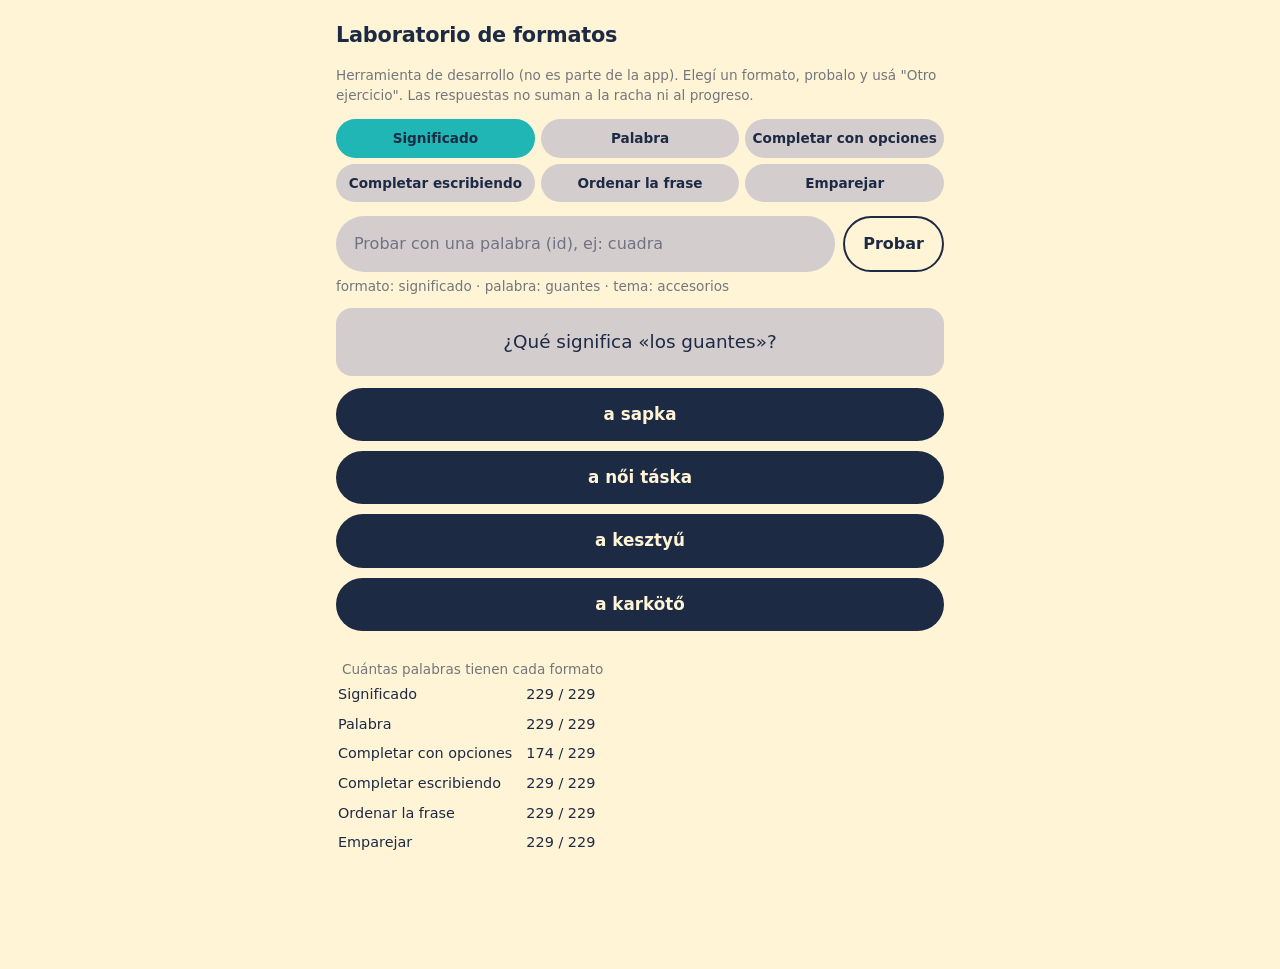
==== dev/formatos.html @ a5449ebd "Fase 3 (parte 1): formatos de ejercicio generados desde el vocabulario Cinco formatos que salen de l" ====
<!DOCTYPE html>
<html lang="es">
<head>
  <meta charset="UTF-8" />
  <meta name="viewport" content="width=device-width, initial-scale=1.0" />
  <title>Laboratorio de formatos</title>
  <link rel="stylesheet" href="../css/styles.css" />
  <style>
    /* Solo para esta página de pruebas */
    .lab-tabs { flex-wrap: wrap; }
    .lab-tabs .filter-tab { flex: 1 1 30%; }
    .lab-meta { margin: 4px 0 12px; word-break: break-word; }
    .lab-pick { display: flex; gap: 8px; margin: 14px 0 4px; }
    .lab-pick .text-input { flex: 1; }
    .lab-cover { margin-top: 28px; font-size: 0.9rem; }
    .lab-cover td { padding: 3px 12px 3px 0; }
  </style>
</head>
<body>
  <main class="app-main">
    <h2>Laboratorio de formatos</h2>
    <p class="muted small">Herramienta de desarrollo (no es parte de la app). Elegí un formato, probalo y usá "Otro ejercicio". Las respuestas no suman a la racha ni al progreso.</p>

    <div class="filter-tabs lab-tabs" id="tabs"></div>
    <div class="lab-pick">
      <input class="text-input" id="palabra" list="ids" placeholder="Probar con una palabra (id), ej: cuadra" autocomplete="off" />
      <button class="btn ghost" id="probar">Probar</button>
    </div>
    <datalist id="ids"></datalist>
    <div class="muted small lab-meta" id="meta"></div>
    <div id="lab"></div>

    <table class="lab-cover" id="cover"></table>
  </main>

  <script src="../data/vocab.data.js"></script>
  <script src="../js/storage.js"></script>
  <script src="../js/i18n.js"></script>
  <script src="../js/util.js"></script>
  <script>
    // La página de pruebas no toca la racha ni el progreso de la app
    const Streak = { recordActivity() {} };
    function updateHeaderStreak() {}
  </script>
  <script src="../js/exercise.js"></script>
  <script src="../js/formats.js"></script>
  <script>
    let formato = Formats.lista()[0].id;

    function aplicables(id) {
      return VOCAB.filter((c) => Formats.formatosPara(c).indexOf(id) >= 0);
    }

    function mostrar(c) {
      const lab = document.getElementById("lab");
      clear(lab);
      const ex = Formats.generar(formato, c);
      document.getElementById("meta").textContent = ex
        ? "formato: " + formato + " · palabra: " + c.id + " · tema: " + c.tema
        : "«" + c.id + "» no tiene el formato " + formato;
      if (!ex) return;
      // Oculto con style (no con la clase "hidden"): ".btn.wide" le gana en especificidad y lo mostraría igual.
      const otro = h("button", { class: "btn primary wide", style: "display:none", onClick: () => nuevo() }, "Otro ejercicio");
      Exercise.mount(lab, ex, {
        placeholder: "Escribí la respuesta",
        checkLabel: "Corregir",
        revealLabel: "Ver respuesta",
        onAnswer: () => (otro.style.display = ""),
      });
      lab.appendChild(otro);
    }

    function nuevo() {
      const c = aplicables(formato);
      mostrar(c[Math.floor(Math.random() * c.length)]);
    }

    function dibujarTabs() {
      const tabs = document.getElementById("tabs");
      clear(tabs);
      Formats.lista().forEach((f) => {
        tabs.appendChild(h("button", { class: "filter-tab" + (f.id === formato ? " active" : ""), onClick: () => { formato = f.id; dibujarTabs(); nuevo(); } }, f.nombre));
      });
    }

    document.getElementById("probar").addEventListener("click", () => {
      const c = VOCAB.find((v) => v.id === document.getElementById("palabra").value.trim());
      if (c) mostrar(c); else document.getElementById("meta").textContent = "No existe esa palabra.";
    });
    const dl = document.getElementById("ids");
    VOCAB.forEach((c) => dl.appendChild(h("option", { value: c.id })));

    const cover = document.getElementById("cover");
    cover.appendChild(h("caption", { class: "muted small" }, "Cuántas palabras tienen cada formato"));
    Formats.lista().forEach((f) => cover.appendChild(h("tr", {}, [h("td", {}, f.nombre), h("td", {}, aplicables(f.id).length + " / " + VOCAB.length)])));

    dibujarTabs();
    nuevo();
  </script>
</body>
</html>
---- css/styles.css ----
/* ---- Variables / temas ----
   Paleta autorizada para toda la app (excepto el contenido propio de cada
   provincia en Lectura, como Buenos Aires, que tiene su propio diseño):
   crema #fff4d6, navy #1d2a44, rosa #d4cdce, cian #1fb6b5,
   blanco #ffffff (textos puntuales de Inicio), menta #b8f7e4 (flechas de Inicio). */
:root {
  --bg: #fff4d6;
  --text: #1d2a44;
  --muted: rgba(29, 42, 68, 0.62);
  --card: #d4cdce;
  --border: #d4cdce;
  --accent: #1fb6b5;
  --accent-ink: #1d2a44;
  --radius: 16px;
  --v2-cream: #fff4d6;
  --v2-navy: #1d2a44;
  --v2-pink: #d4cdce;
  --v2-cyan: #1fb6b5;
  --v2-white: #ffffff;
  --v2-mint: #b8f7e4;
}
* { box-sizing: border-box; }

/* ---- Onboarding ---- */
#onboarding-screen { display: none; }
body.onboarding-active #onboarding-screen {
  display: flex;
  align-items: center;
  justify-content: center;
  min-height: 100vh;
  padding: 24px 16px;
  background: var(--v2-cream);
}
body.onboarding-active .app-header,
body.onboarding-active .app-main,
body.onboarding-active .bottom-nav { display: none; }

.onboarding-card { width: 100%; max-width: 420px; text-align: center; }
.onboarding-sol { width: 130px; height: 130px; margin: 0 auto 8px; display: block; }
.onboarding-title { font-size: 1.8rem; font-weight: 700; color: var(--v2-navy); margin: 4px 0 28px; letter-spacing: -0.01em; }
.onboarding-subtitle { color: var(--v2-navy); font-weight: 600; margin-bottom: 20px; }
.onboarding-input {
  display: block; width: 100%;
  background: var(--v2-pink); border: none; border-radius: 999px;
  padding: 16px 20px; margin-bottom: 14px;
  font: inherit; font-size: 1rem; text-align: center; color: var(--v2-navy);
}
.onboarding-input::placeholder { color: var(--v2-cyan); font-weight: 600; }
.onboarding-continue-btn {
  display: block; width: 100%;
  background: var(--v2-navy); color: var(--v2-cream);
  border: none; border-radius: 999px; padding: 16px;
  font: inherit; font-weight: 700; font-size: 1.05rem; cursor: pointer;
}
.onboarding-continue-btn:active { transform: scale(0.98); }
.onboarding-options { display: grid; gap: 12px; }
.onboarding-option {
  display: flex; align-items: center; justify-content: center;
  width: 100%;
  background: var(--v2-navy); color: var(--v2-cream);
  border: none; border-radius: 999px; padding: 16px;
  cursor: pointer; font: inherit; font-weight: 700; font-size: 1rem;
}
.onboarding-option:active { transform: scale(0.98); }
.onboarding-option:disabled { opacity: 0.4; cursor: not-allowed; }
.onboarding-option:disabled:active { transform: none; }

/* ---- Pantalla completa de provincia (Lectura) ---- */
#provincia-screen { display: none; }
body.provincia-active #provincia-screen {
  display: flex;
  flex-direction: column;
  height: 100vh;
  height: 100dvh;
}
body.provincia-active .app-header,
body.provincia-active .app-main,
body.provincia-active .bottom-nav { display: none; }

.provincia-content { flex: 1 1 auto; overflow-y: auto; -webkit-overflow-scrolling: touch; }
.provincia-back-btn {
  flex: 0 0 auto;
  display: block;
  width: 100%;
  border: none;
  padding: 16px;
  font: inherit;
  font-weight: 700;
  font-size: 1rem;
  cursor: pointer;
}
.provincia-back-btn.generic { background: var(--v2-navy); color: var(--v2-cream); }
/* Excepcion: diseno propio de cada provincia (ej. Buenos Aires), no sigue la paleta general */
.provincia-back-btn.ba { background: #1d2a44; color: #d39e22; border-top: 3px solid #d39e22; }

body {
  margin: 0;
  font-family: "Space Grotesk", system-ui, -apple-system, "Segoe UI", Roboto, sans-serif;
  background: var(--bg);
  color: var(--text);
  line-height: 1.5;
  -webkit-font-smoothing: antialiased;
}

/* ---- Header ---- */
.app-header {
  position: sticky;
  top: 0;
  z-index: 10;
  display: flex;
  align-items: center;
  justify-content: space-between;
  gap: 8px;
  background: var(--v2-cream);
  border-bottom: 3px solid var(--v2-cyan);
  padding: 12px 16px calc(10px + env(safe-area-inset-top));
}
.app-brand { display: flex; align-items: center; gap: 8px; flex: 1 1 auto; min-width: 0; }
.app-sol { width: 32px; height: 32px; flex: 0 0 auto; display: block; }
.app-header h1 {
  flex: 1 1 auto;
  min-width: 0;
  margin: 0;
  font-size: 1.1rem;
  font-weight: 700;
  color: var(--v2-navy);
  letter-spacing: -0.01em;
  white-space: nowrap;
  overflow: hidden;
  text-overflow: ellipsis;
}
.header-actions {
  display: flex;
  align-items: center;
  gap: 8px;
  flex: 0 0 auto;
}
.lang-badge {
  display: flex;
  align-items: center;
  justify-content: center;
  width: 36px;
  height: 36px;
  border-radius: 50%;
  border: none;
  background: var(--v2-pink);
  color: var(--v2-navy);
  font-weight: 700;
  font-size: 0.75rem;
  cursor: pointer;
}
.lang-badge:active { transform: scale(0.95); }

/* ---- Layout ---- */
.app-main {
  max-width: 640px;
  margin: 0 auto;
  padding: 20px 16px 110px;
}
.view { display: none; }
.view.active { display: block; animation: fade 0.18s ease; }
@keyframes fade { from { opacity: 0; transform: translateY(4px); } to { opacity: 1; transform: none; } }

h2 { font-size: 1.3rem; margin: 0 0 6px; letter-spacing: -0.01em; }
.greet { font-size: 1.5rem; }
.muted { color: var(--muted); }
.home-subtitle { margin: 4px 0 0; }
.small { font-size: 0.85rem; }
hr { border: none; border-top: 1px solid var(--border); margin: 22px 0; color: var(--v2-navy); }

/* ---- Botones ---- */
.btn {
  font: inherit;
  font-weight: 700;
  border: none;
  background: var(--v2-navy);
  color: var(--v2-cream);
  padding: 14px 18px;
  border-radius: 999px;
  cursor: pointer;
  transition: transform 0.05s ease, opacity 0.15s ease;
}
.btn:active { transform: scale(0.98); }
.btn.primary { background: var(--v2-navy); color: var(--v2-cream); }
.btn.ghost { background: transparent; color: var(--v2-navy); border: 2px solid var(--v2-navy); }
.btn.danger { background: transparent; color: var(--v2-navy); border: 2px solid var(--v2-navy); }
.btn.wide { display: block; width: 100%; margin-top: 12px; }
.btn:disabled { opacity: 0.5; cursor: default; }

.back-link {
  font: inherit;
  background: none;
  border: none;
  color: var(--v2-navy);
  cursor: pointer;
  padding: 0 0 10px;
  font-weight: 700;
}

/* ---- Inicio ---- */
body[data-view="home"] .app-main { padding-bottom: 24px; }
.home-grid { display: flex; flex-direction: column; gap: 12px; margin-top: 16px; }
.home-card {
  display: block;
  width: 100%;
  text-align: left;
  border: none;
  background: var(--v2-navy);
  color: var(--v2-cream);
  border-radius: 20px;
  padding: 18px 20px;
  cursor: pointer;
  transition: transform 0.06s ease;
  font: inherit;
}
.home-card:active { transform: scale(0.98); }
.home-card-cyan { background: var(--v2-cyan); }
.home-card-pink { background: var(--v2-pink); }
.hc-title { font-weight: 700; font-size: 1.15rem; color: var(--v2-cream); }
.hc-title-navy { color: var(--v2-navy); }
.hc-sub { color: var(--v2-cyan); font-size: 0.9rem; margin-top: 6px; font-weight: 600; }
.hc-sub-white { color: var(--v2-white); }
.namebox { margin-top: 14px; }

.home-badge {
  display: inline-block;
  background: var(--v2-pink);
  color: var(--v2-navy);
  font-size: 0.75rem;
  font-weight: 700;
  padding: 6px 14px;
  border-radius: 999px;
  margin-bottom: 10px;
}

.home-cta {
  display: inline-flex;
  align-items: center;
  gap: 8px;
  background: var(--v2-cyan);
  color: var(--v2-white);
  font-weight: 700;
  font-size: 0.9rem;
  padding: 12px 20px;
  border-radius: 999px;
  margin-top: 14px;
}
.home-cta-navy { background: var(--v2-navy); }
.home-cta-arrow { color: var(--v2-mint); font-weight: 700; }

.home-progress {
  background: var(--v2-cream);
  border-radius: 999px;
  height: 10px;
  overflow: hidden;
  margin-top: 10px;
}
.home-progress-fill { background: var(--v2-navy); height: 100%; border-radius: 999px; }

.home-row { display: flex; gap: 12px; }
.home-row .home-card { flex: 1; padding: 14px 16px; }
.home-row .hc-title { font-size: 1rem; }
.home-row .hc-sub { font-size: 0.82rem; }

.home-settings-btn {
  display: flex;
  align-items: center;
  justify-content: center;
  gap: 10px;
  width: 100%;
  background: var(--v2-cyan);
  color: var(--v2-navy);
  border: none;
  border-radius: 999px;
  padding: 16px;
  margin-top: 16px;
  font: inherit;
  font-weight: 700;
  font-size: 1.05rem;
  cursor: pointer;
}
.home-settings-btn:active { transform: scale(0.98); }

body[data-view="home"] .bottom-nav { display: none; }

.streak-row { display: flex; align-items: center; gap: 8px; margin-top: 10px; }
.streak-flame { font-size: 1.4rem; line-height: 1; filter: grayscale(1); opacity: 0.4; transition: filter 0.2s ease, opacity 0.2s ease; }
.streak-flame.active { filter: none; opacity: 1; }
.streak-text { font-weight: 600; }

.header-streak { display: flex; align-items: center; gap: 3px; font-weight: 700; font-size: 0.9rem; padding: 0 2px; color: var(--v2-navy); }
.header-streak .streak-flame { font-size: 1.05rem; }

/* ---- Lectura: Buenos Aires (excepcion, diseno propio de esta provincia) ---- */
.ba-header-img { display: block; width: 100%; height: auto; }
.ba-panel {
  position: relative;
  display: block;
  background: #1d2a44;
  border-top: 4px solid #d39e22;
  padding: 22px 20px 30px;
  text-align: center;
  min-height: calc(100% - 145px);
}
.ba-corner-left, .ba-corner-right { position: absolute; top: 0; width: 56px; height: auto; }
.ba-corner-left { left: 0; }
.ba-corner-right { right: 0; }
.ba-sol { width: 44px; height: auto; margin: 0 auto 14px; display: block; }
.ba-title {
  color: #a390bc;
  font-weight: 700;
  font-size: 1.1rem;
  letter-spacing: 0.04em;
  text-transform: uppercase;
  margin: 0 0 16px;
}
.ba-text { color: #a390bc; font-size: 0.95rem; line-height: 1.7; text-align: left; margin: 0 0 14px; }
.ba-escarapela { width: 56px; height: auto; margin: 18px auto 0; display: block; }

/* ---- Tarjetas / paneles ---- */
.card {
  background: var(--card);
  border: none;
  border-radius: var(--radius);
  padding: 20px;
  margin: 12px 0;
  color: var(--v2-navy);
}
.panel { padding: 24px 16px; }
.center { text-align: center; }
.big-emoji { font-size: 2.6rem; margin-bottom: 6px; }

.progress-row { display: flex; justify-content: space-between; align-items: center; margin-bottom: 4px; }

/* ---- Filtros (vocabulario) ---- */
.filter-tabs { display: flex; gap: 6px; margin-bottom: 14px; }
.filter-tab {
  flex: 1;
  font: inherit;
  font-weight: 600;
  font-size: 0.85rem;
  padding: 9px 4px;
  border: none;
  background: var(--v2-pink);
  color: var(--v2-navy);
  border-radius: 999px;
  cursor: pointer;
  text-align: center;
}
.filter-tab.active { background: var(--v2-cyan); color: var(--v2-navy); font-weight: 700; }

/* ---- Flashcard ---- */
.flashcard { text-align: center; }
.flashcard .term { font-size: 1.7rem; font-weight: 700; }
.flashcard .back { margin-top: 16px; padding-top: 16px; border-top: 1px dashed var(--v2-navy); }
.flashcard .hu { font-size: 1.15rem; color: var(--v2-navy); font-weight: 700; }
.flashcard .example { margin-top: 10px; font-style: italic; }
.flashcard .note { margin-top: 10px; }
.hidden { display: none; }

.grades { display: grid; grid-template-columns: 1fr 1fr; gap: 8px; margin-top: 12px; }
.btn.grade { padding: 12px 8px; }

/* ---- Gramática / Lectura (listas de tarjetas) ---- */
.topic-card {
  display: block; width: 100%; text-align: left;
  background: var(--v2-navy); border: none;
  color: var(--v2-cream);
  border-radius: 20px; padding: 20px; margin: 10px 0;
  cursor: pointer;
}
.topic-card.done { border: 3px solid var(--v2-cyan); }
.topic-title { font-weight: 700; font-size: 1.05rem; color: var(--v2-cream); }
.topic-sub { color: var(--v2-cyan); font-size: 0.85rem; margin-top: 6px; font-weight: 600; }
.lesson {
  background: var(--v2-pink); border: none;
  border-left: 4px solid var(--v2-cyan);
  border-radius: 12px; padding: 14px 16px; margin: 12px 0;
  color: var(--v2-navy);
}
.examples { margin: 12px 0; padding-left: 18px; }
.examples li { margin: 6px 0; color: var(--muted); }

.question { font-size: 1.15rem; text-align: center; }
.blank {
  display: inline-block; min-width: 54px;
  border-bottom: 2px solid var(--v2-cyan);
  margin: 0 4px; color: transparent; letter-spacing: 2px;
}

.options { display: grid; gap: 10px; }
.btn.option { text-align: center; font-size: 1.05rem; background: var(--v2-navy); color: var(--v2-cream); }
.btn.option.right { background: var(--v2-cyan); color: var(--v2-navy); }
.btn.option.wrong { background: var(--v2-pink); color: var(--v2-navy); opacity: 0.75; }

.inline { display: flex; gap: 8px; margin-top: 4px; }
.inline .text-input { flex: 1; }

.text-input {
  font: inherit;
  width: 100%;
  padding: 13px 16px;
  border: 2px solid transparent;
  border-radius: 999px;
  background: var(--v2-pink);
  color: var(--v2-navy);
}
.text-input::placeholder { color: var(--v2-navy); opacity: 0.55; }
.text-input:focus { outline: none; border-color: var(--v2-cyan); }
.text-input.right { border-color: var(--v2-cyan); }
.text-input.wrong { border-color: var(--v2-navy); }
.hint { margin: 2px 0 10px; }

/* ---- Ordenar la frase / Unir (formatos de Aventura) ---- */
.order-answer {
  min-height: 58px; display: flex; flex-wrap: wrap; align-content: flex-start; gap: 8px;
  padding: 10px; margin-top: 4px; border-radius: 14px;
  background: var(--v2-pink); border: 2px solid transparent;
}
.order-answer.right { border-color: var(--v2-cyan); }
.order-answer.wrong { border-color: var(--v2-navy); }
.order-bank { display: flex; flex-wrap: wrap; gap: 8px; margin: 12px 0 4px; }
.chip {
  font: inherit; font-weight: 600; font-size: 1rem; padding: 9px 14px;
  border: none; border-radius: 999px; cursor: pointer;
  background: var(--v2-navy); color: var(--v2-cream);
}
.chip:active { transform: scale(0.97); }
.order-answer .chip { background: var(--v2-cyan); color: var(--v2-navy); }
.chip:disabled { cursor: default; }
.order-actions { display: flex; gap: 8px; margin-top: 8px; }
.order-actions .btn { flex: 1; }

.match-grid { display: grid; grid-template-columns: 1fr 1fr; gap: 10px; margin-top: 4px; }
.match-col { display: grid; gap: 8px; align-content: start; }
.match-item {
  font: inherit; font-weight: 600; font-size: 0.95rem; padding: 12px 8px; min-height: 52px;
  border: 2px solid transparent; border-radius: 14px; cursor: pointer; text-align: center;
  background: var(--v2-navy); color: var(--v2-cream);
}
.match-item.selected { border-color: var(--v2-cyan); }
.match-item.right { background: var(--v2-cyan); color: var(--v2-navy); cursor: default; }
.match-item.wrong { background: var(--v2-pink); color: var(--v2-navy); }

/* ---- Feedback ---- */
.feedback { margin-top: 12px; border-radius: 14px; }
.feedback.ok, .feedback.no { padding: 14px 16px; }
.feedback.ok { background: var(--v2-pink); border-left: 5px solid var(--v2-cyan); }
.feedback.no { background: var(--v2-navy); }
.fb-head { font-weight: 700; }
.feedback.ok .fb-head { color: var(--v2-navy); }
.feedback.no .fb-head { color: var(--v2-cream); }
.feedback.ok .fb-explain { margin-top: 4px; font-size: 0.92rem; color: var(--v2-navy); opacity: 0.75; }
.feedback.no .fb-explain { margin-top: 4px; font-size: 0.92rem; color: var(--v2-cream); opacity: 0.85; }

/* ---- Ajustes ---- */
.field { display: block; margin: 14px 0; }
.field-label { display: block; font-size: 0.85rem; color: var(--muted); margin-bottom: 6px; }

/* ---- Nav inferior ----
   Solo se muestran "Inicio" y "Ajustes" en todas las pantallas, incluido Inicio. */
.bottom-nav {
  position: fixed; bottom: 0; left: 0; right: 0; z-index: 10;
  display: flex; justify-content: center; align-items: center; gap: 3px;
  background: var(--v2-pink);
  padding: 10px 5px calc(10px + env(safe-area-inset-bottom));
  overflow-x: auto;
}
.nav-btn {
  flex: 0 0 auto; cursor: pointer;
  display: flex; align-items: center; justify-content: center;
  background: var(--v2-navy); border: none; border-radius: 999px;
  color: var(--v2-cream); font: inherit; font-weight: 600; font-size: 0.68rem;
  padding: 9px 14px;
  white-space: nowrap;
}
.nav-btn .ico { display: none; }
.nav-btn.active { font-weight: 700; }
.nav-btn[data-view="gramatica"],
.nav-btn[data-view="vocabulario"],
.nav-btn[data-view="produccion"],
.nav-btn[data-view="lectura"] { display: none; }

/* ---- Toast ---- */
.toast {
  position: fixed; left: 50%; bottom: 90px; transform: translateX(-50%) translateY(10px);
  background: var(--v2-navy); color: var(--v2-cream);
  padding: 10px 16px; border-radius: 999px; font-weight: 600; font-size: 0.9rem;
  opacity: 0; transition: opacity 0.25s ease, transform 0.25s ease; z-index: 50;
}
.toast.show { opacity: 1; transform: translateX(-50%) translateY(0); }

@media (min-width: 480px) {
  .nav-btn { font-size: 0.75rem; }
}
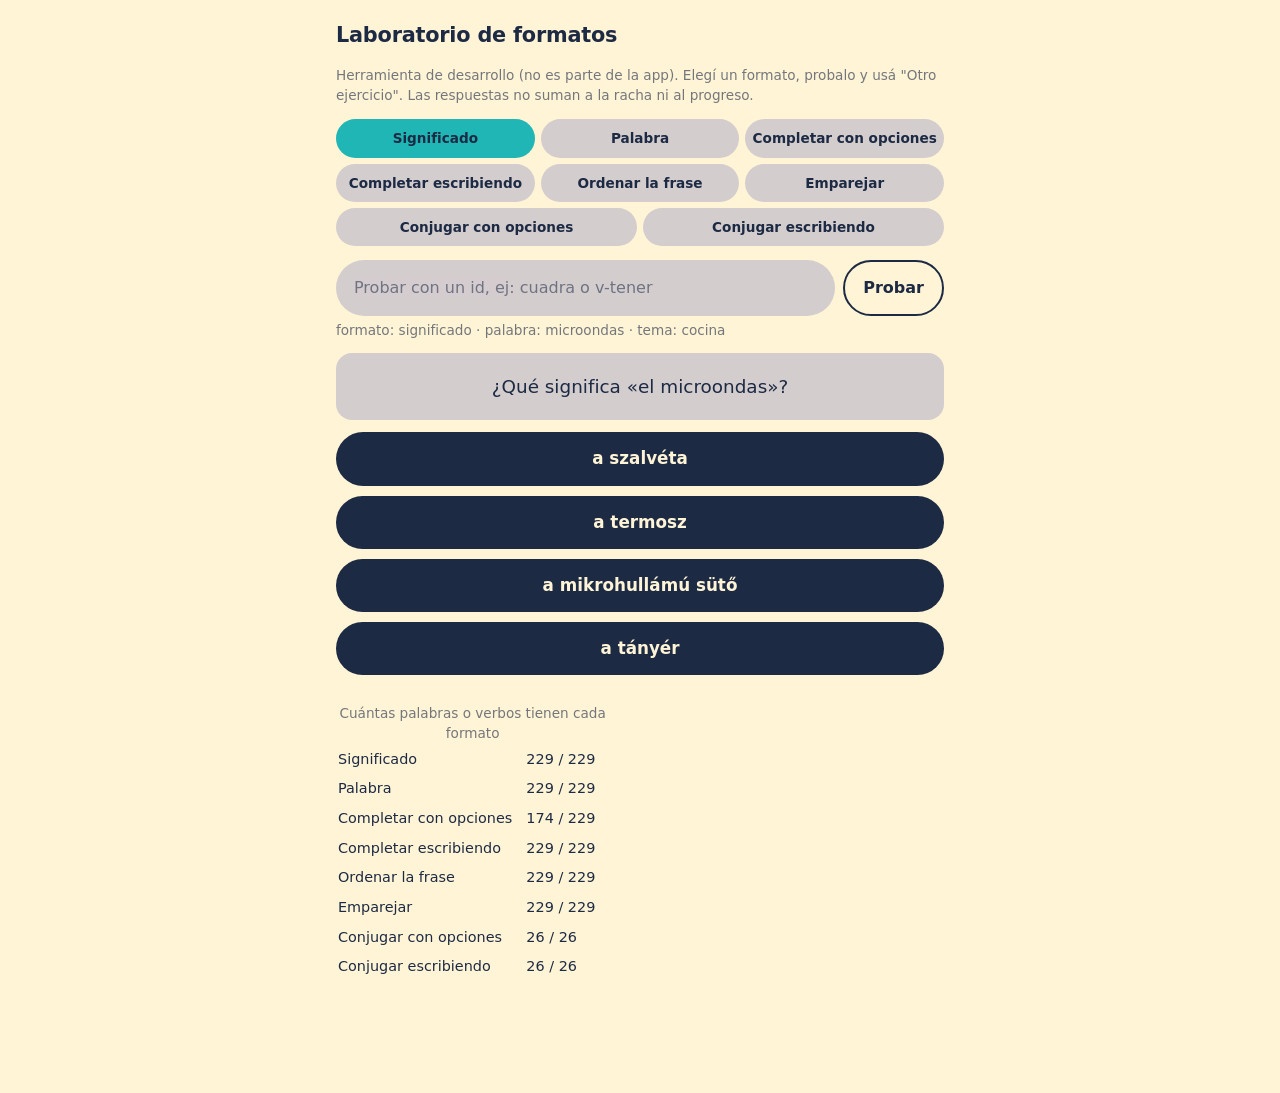
==== commit 76c83410: "Fase 3 (parte 2): formatos de conjugar con 26 verbos y voseo Dos formatos nuevos (con opciones y esc" ====
--- a/dev/formatos.html
+++ b/dev/formatos.html
@@ -23,7 +23,7 @@
 
     <div class="filter-tabs lab-tabs" id="tabs"></div>
     <div class="lab-pick">
-      <input class="text-input" id="palabra" list="ids" placeholder="Probar con una palabra (id), ej: cuadra" autocomplete="off" />
+      <input class="text-input" id="palabra" list="ids" placeholder="Probar con un id, ej: cuadra o v-tener" autocomplete="off" />
       <button class="btn ghost" id="probar">Probar</button>
     </div>
     <datalist id="ids"></datalist>
@@ -34,6 +34,7 @@
   </main>
 
   <script src="../data/vocab.data.js"></script>
+  <script src="../data/verbos.data.js"></script>
   <script src="../js/storage.js"></script>
   <script src="../js/i18n.js"></script>
   <script src="../js/util.js"></script>
@@ -43,12 +44,17 @@
     function updateHeaderStreak() {}
   </script>
   <script src="../js/exercise.js"></script>
+  <script src="../js/conjugador.js"></script>
   <script src="../js/formats.js"></script>
   <script>
     let formato = Formats.lista()[0].id;
 
+    // Los formatos de conjugar usan verbos; los demás, palabras del vocabulario
+    function banco(id) {
+      return Formats.lista().find((f) => f.id === id).fuente === "verbo" ? VERBOS : VOCAB;
+    }
     function aplicables(id) {
-      return VOCAB.filter((c) => Formats.formatosPara(c).indexOf(id) >= 0);
+      return banco(id).filter((c) => Formats.formatosPara(c).indexOf(id) >= 0);
     }
 
     function mostrar(c) {
@@ -56,7 +62,7 @@
       clear(lab);
       const ex = Formats.generar(formato, c);
       document.getElementById("meta").textContent = ex
-        ? "formato: " + formato + " · palabra: " + c.id + " · tema: " + c.tema
+        ? "formato: " + formato + " · " + (c.inf ? "verbo: " + c.id + " · " + ex.tiempo + " / " + ex.persona + (ex.estricto ? " · estricto (la tilde cuenta)" : "") : "palabra: " + c.id + " · tema: " + c.tema)
         : "«" + c.id + "» no tiene el formato " + formato;
       if (!ex) return;
       // Oculto con style (no con la clase "hidden"): ".btn.wide" le gana en especificidad y lo mostraría igual.
@@ -84,15 +90,16 @@
     }
 
     document.getElementById("probar").addEventListener("click", () => {
-      const c = VOCAB.find((v) => v.id === document.getElementById("palabra").value.trim());
-      if (c) mostrar(c); else document.getElementById("meta").textContent = "No existe esa palabra.";
+      const id = document.getElementById("palabra").value.trim();
+      const c = banco(formato).find((v) => v.id === id);
+      if (c) mostrar(c); else document.getElementById("meta").textContent = "No existe «" + id + "» para este formato.";
     });
     const dl = document.getElementById("ids");
-    VOCAB.forEach((c) => dl.appendChild(h("option", { value: c.id })));
+    VOCAB.concat(VERBOS).forEach((c) => dl.appendChild(h("option", { value: c.id })));
 
     const cover = document.getElementById("cover");
-    cover.appendChild(h("caption", { class: "muted small" }, "Cuántas palabras tienen cada formato"));
-    Formats.lista().forEach((f) => cover.appendChild(h("tr", {}, [h("td", {}, f.nombre), h("td", {}, aplicables(f.id).length + " / " + VOCAB.length)])));
+    cover.appendChild(h("caption", { class: "muted small" }, "Cuántas palabras o verbos tienen cada formato"));
+    Formats.lista().forEach((f) => cover.appendChild(h("tr", {}, [h("td", {}, f.nombre), h("td", {}, aplicables(f.id).length + " / " + banco(f.id).length)])));
 
     dibujarTabs();
     nuevo();
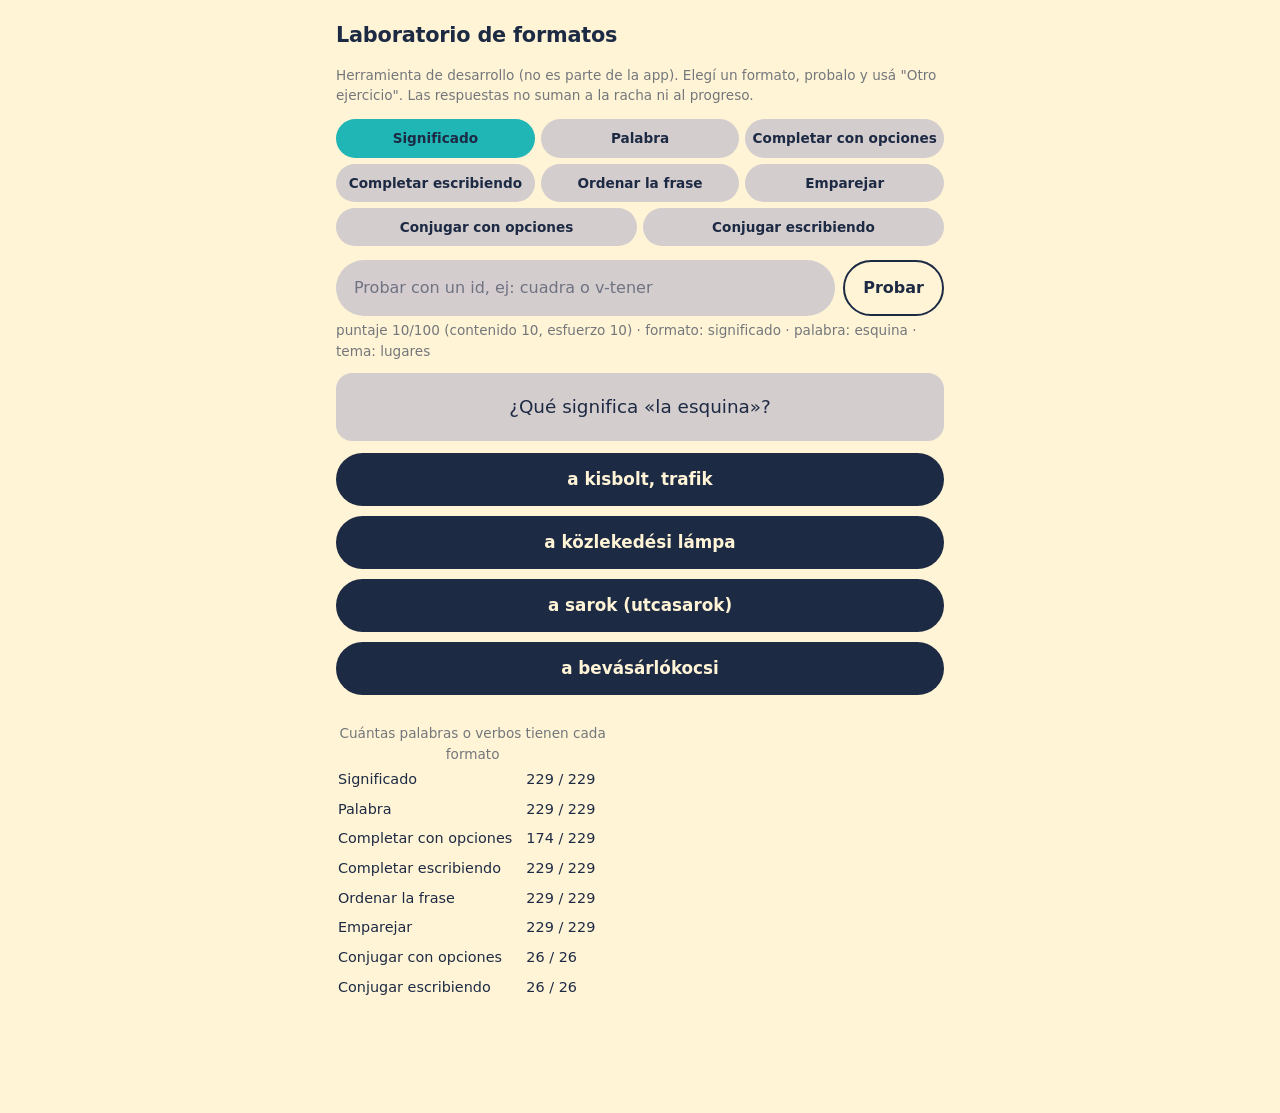
==== commit 248ef8eb: "Fase 4: puntaje de dificultad (1 a 100) para todos los ejercicios El puntaje mezcla 60% lo que se en" ====
--- a/dev/formatos.html
+++ b/dev/formatos.html
@@ -46,6 +46,7 @@
   <script src="../js/exercise.js"></script>
   <script src="../js/conjugador.js"></script>
   <script src="../js/formats.js"></script>
+  <script src="../js/dificultad.js"></script>
   <script>
     let formato = Formats.lista()[0].id;
 
@@ -62,7 +63,7 @@
       clear(lab);
       const ex = Formats.generar(formato, c);
       document.getElementById("meta").textContent = ex
-        ? "formato: " + formato + " · " + (c.inf ? "verbo: " + c.id + " · " + ex.tiempo + " / " + ex.persona + (ex.estricto ? " · estricto (la tilde cuenta)" : "") : "palabra: " + c.id + " · tema: " + c.tema)
+        ? "puntaje " + Dificultad.puntaje(ex) + "/100 (contenido " + Dificultad.nivelDelContenido(ex) + ", esfuerzo " + Dificultad.esfuerzoDelFormato(ex) + ") · formato: " + formato + " · " + (c.inf ? "verbo: " + c.id + " · " + ex.tiempo + " / " + ex.persona + (ex.estricto ? " · estricto (la tilde cuenta)" : "") : "palabra: " + c.id + " · tema: " + c.tema)
         : "«" + c.id + "» no tiene el formato " + formato;
       if (!ex) return;
       // Oculto con style (no con la clase "hidden"): ".btn.wide" le gana en especificidad y lo mostraría igual.
